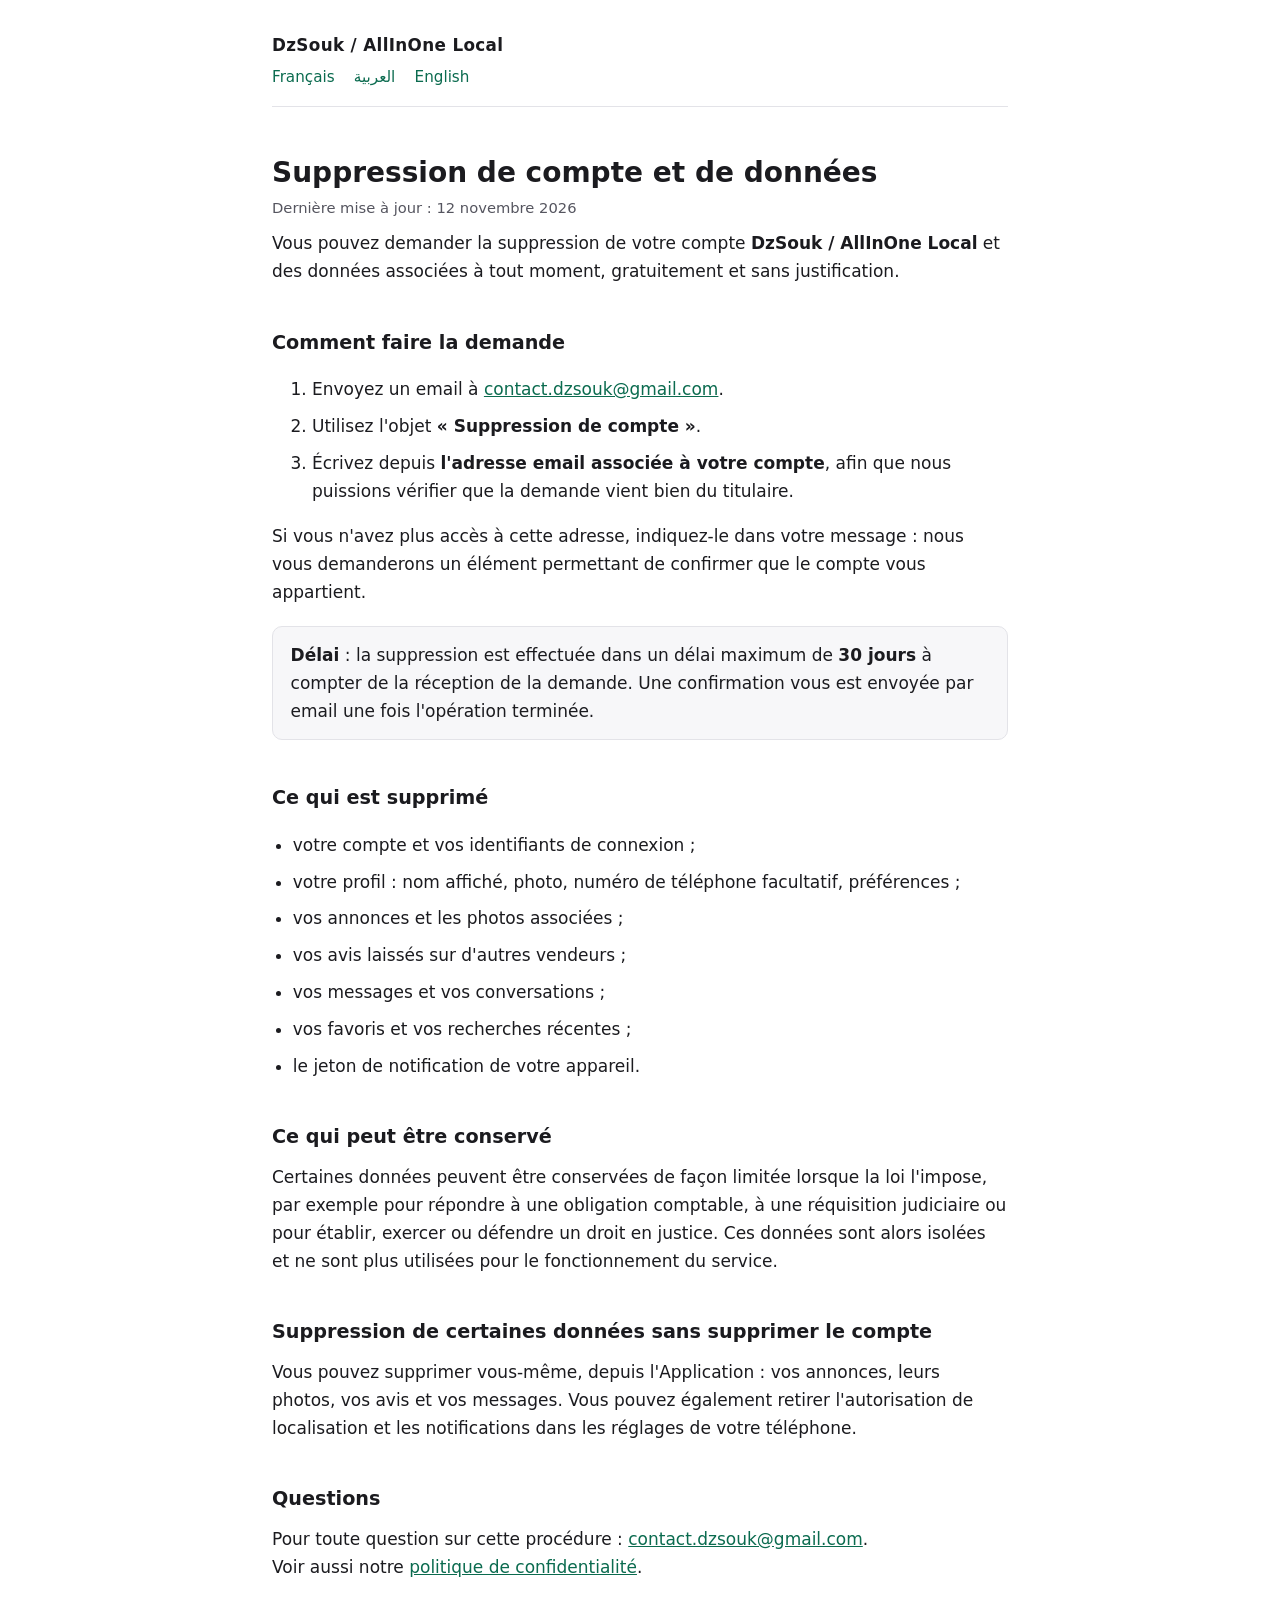
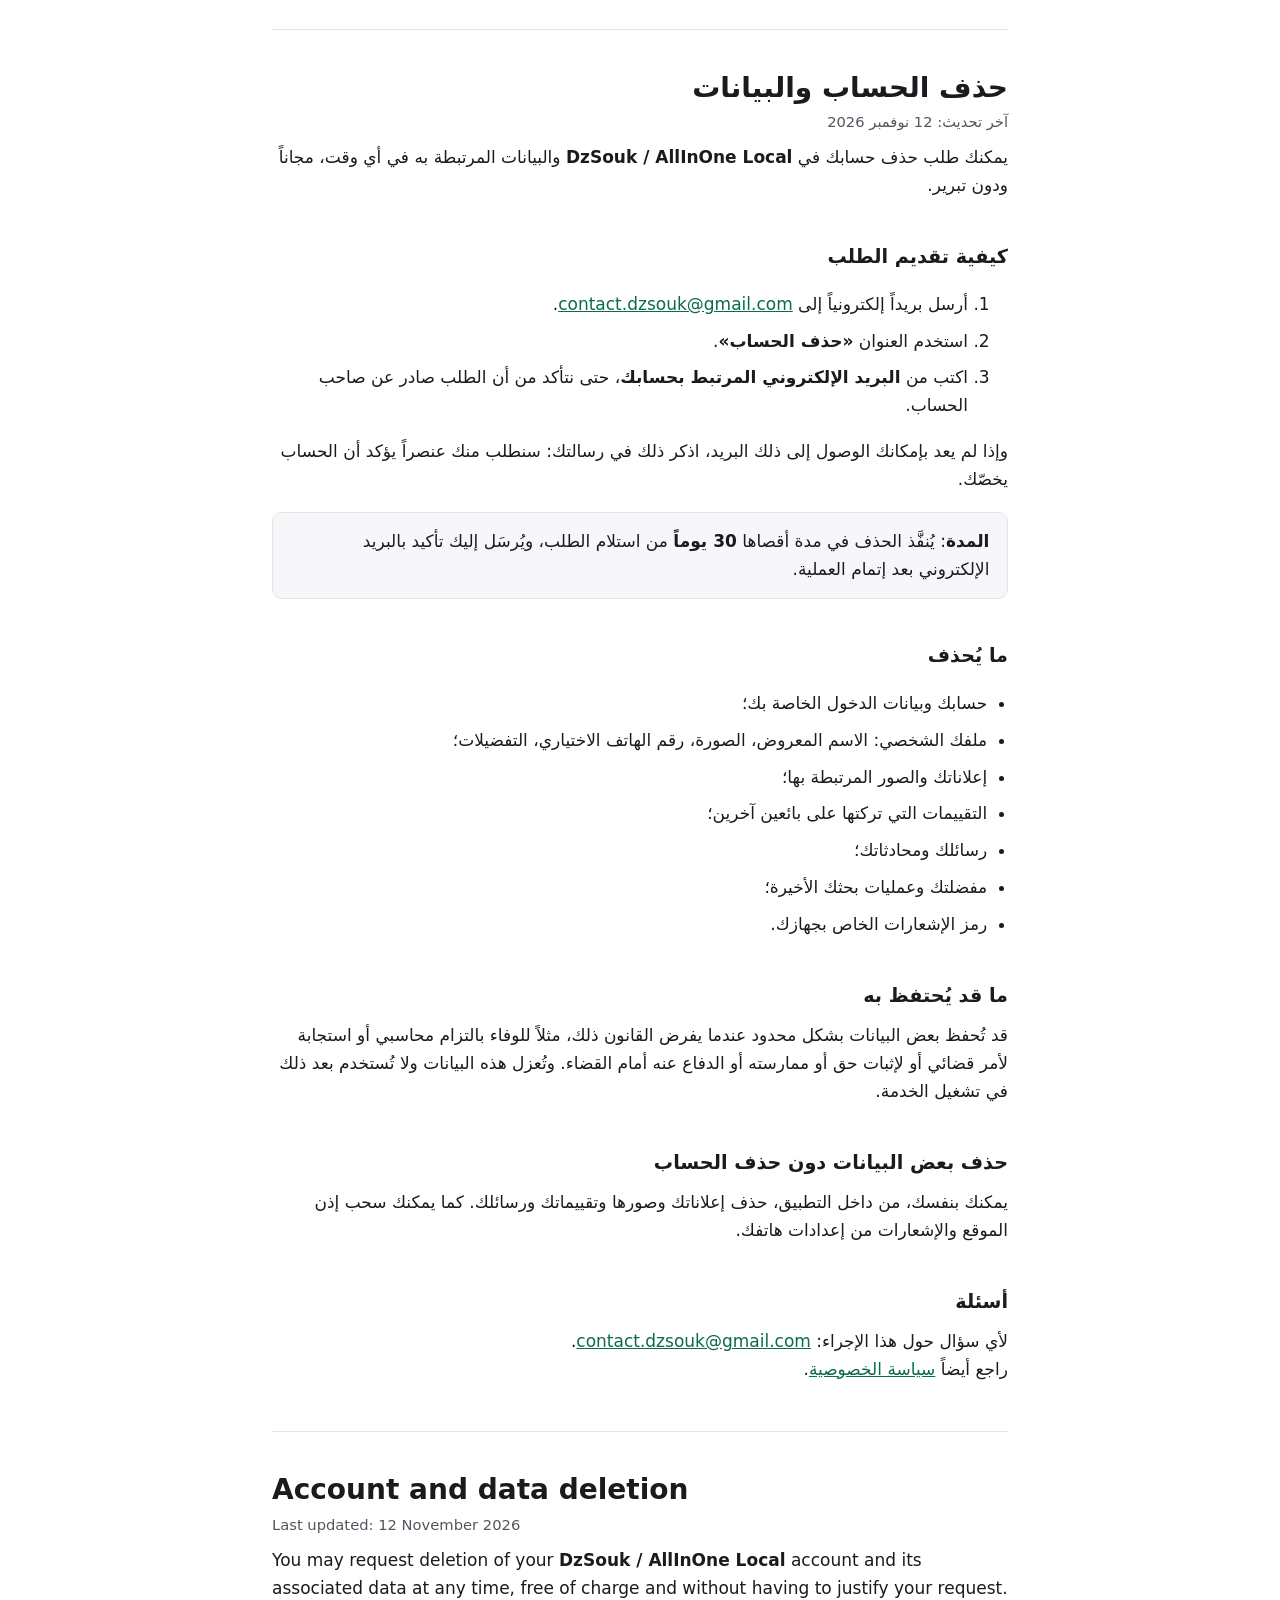
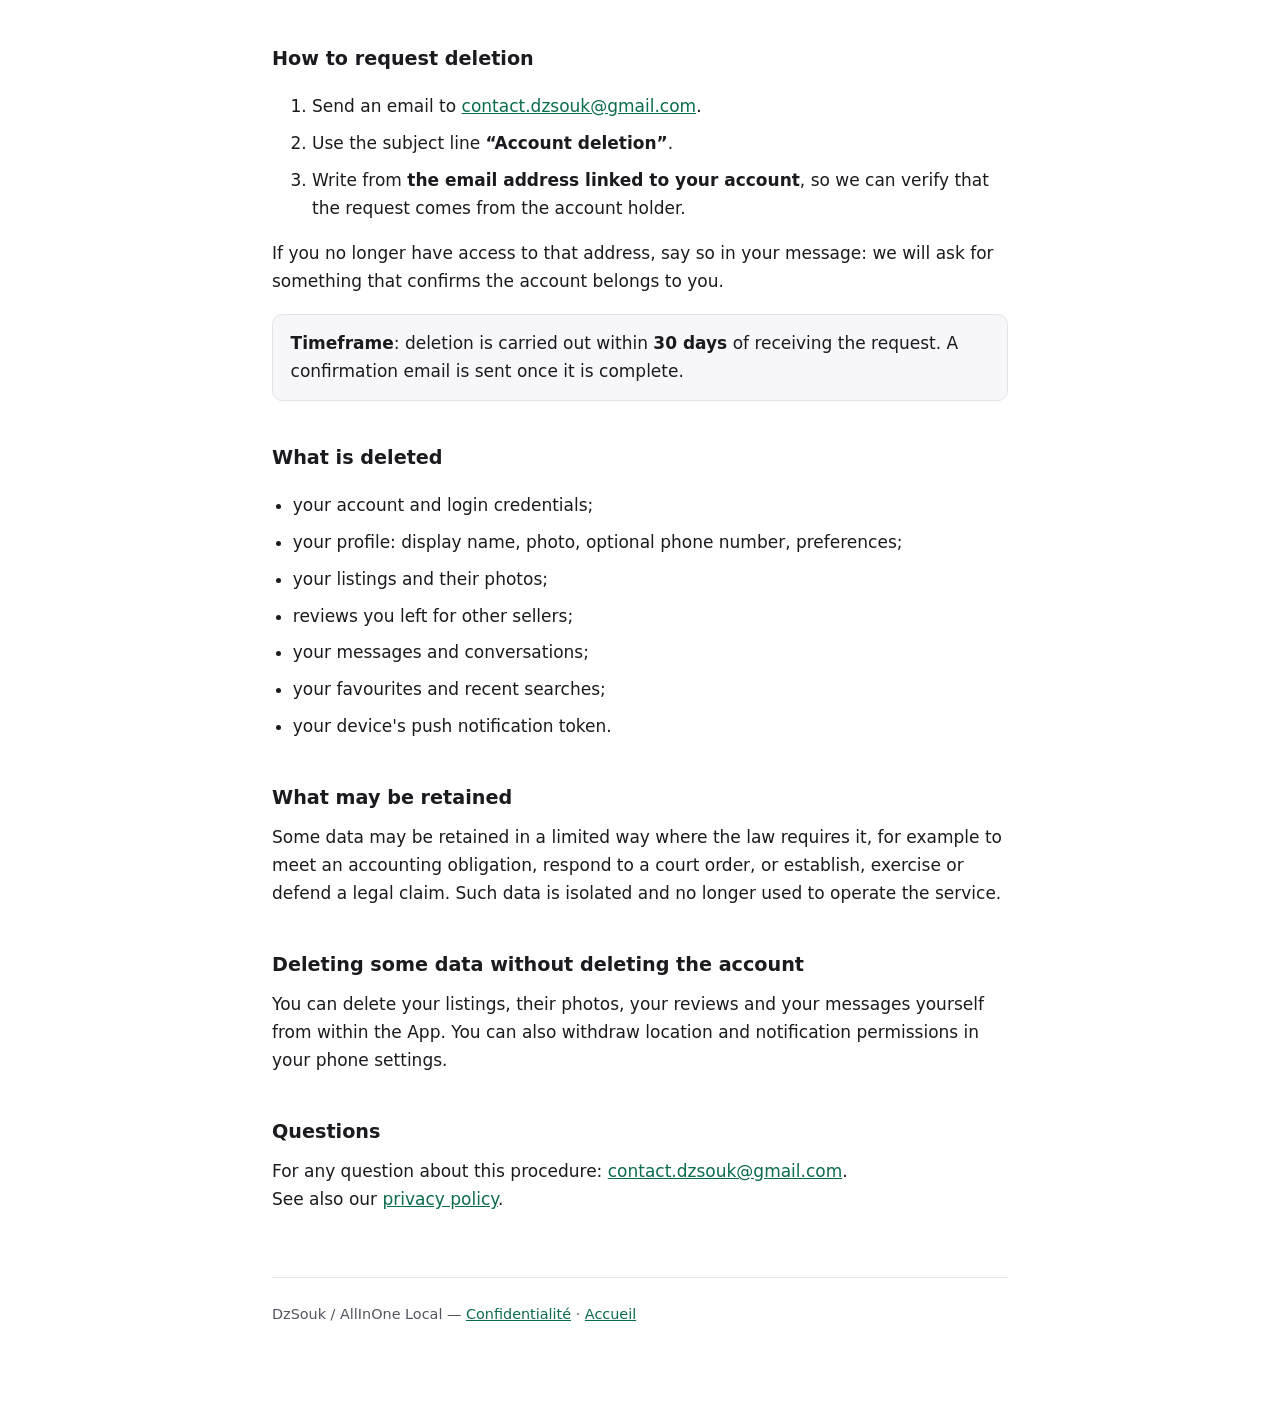
==== account-deletion.html @ 224d7262 "docs: ajoute la politique de confidentialite et la page de suppression de compte" ====
<!DOCTYPE html>
<html lang="fr">
<head>
<meta charset="utf-8">
<meta name="viewport" content="width=device-width, initial-scale=1">
<title>Suppression de compte et de données — DzSouk / AllInOne Local</title>
<meta name="description" content="Comment demander la suppression de votre compte et de vos données dans l'application DzSouk / AllInOne Local.">
<link rel="stylesheet" href="style.css">
</head>
<body>

<header class="page">
  <div class="brand">DzSouk / AllInOne Local</div>
  <nav class="langues" aria-label="Langue">
    <a href="#fr" lang="fr">Français</a>
    <a href="#ar" lang="ar">العربية</a>
    <a href="#en" lang="en">English</a>
  </nav>
</header>

<main>

<section class="langue" id="fr" lang="fr">

<h1>Suppression de compte et de données</h1>
<p class="maj">Dernière mise à jour : 12 novembre 2026</p>

<p>Vous pouvez demander la suppression de votre compte
<strong>DzSouk / AllInOne Local</strong> et des données associées à tout moment,
gratuitement et sans justification.</p>

<h2>Comment faire la demande</h2>
<ol>
  <li>Envoyez un email à <a href="mailto:contact.dzsouk@gmail.com?subject=Suppression%20de%20compte">contact.dzsouk@gmail.com</a>.</li>
  <li>Utilisez l'objet <strong>« Suppression de compte »</strong>.</li>
  <li>Écrivez depuis <strong>l'adresse email associée à votre compte</strong>, afin que nous puissions vérifier que la demande vient bien du titulaire.</li>
</ol>

<p>Si vous n'avez plus accès à cette adresse, indiquez-le dans votre message :
nous vous demanderons un élément permettant de confirmer que le compte vous
appartient.</p>

<div class="encadre">
  <p><strong>Délai</strong> : la suppression est effectuée dans un délai maximum
  de <strong>30 jours</strong> à compter de la réception de la demande. Une
  confirmation vous est envoyée par email une fois l'opération terminée.</p>
</div>

<h2>Ce qui est supprimé</h2>
<ul>
  <li>votre compte et vos identifiants de connexion ;</li>
  <li>votre profil : nom affiché, photo, numéro de téléphone facultatif, préférences ;</li>
  <li>vos annonces et les photos associées ;</li>
  <li>vos avis laissés sur d'autres vendeurs ;</li>
  <li>vos messages et vos conversations ;</li>
  <li>vos favoris et vos recherches récentes ;</li>
  <li>le jeton de notification de votre appareil.</li>
</ul>

<h2>Ce qui peut être conservé</h2>
<p>Certaines données peuvent être conservées de façon limitée lorsque la loi
l'impose, par exemple pour répondre à une obligation comptable, à une réquisition
judiciaire ou pour établir, exercer ou défendre un droit en justice. Ces données
sont alors isolées et ne sont plus utilisées pour le fonctionnement du service.</p>

<h2>Suppression de certaines données sans supprimer le compte</h2>
<p>Vous pouvez supprimer vous-même, depuis l'Application : vos annonces, leurs
photos, vos avis et vos messages. Vous pouvez également retirer l'autorisation de
localisation et les notifications dans les réglages de votre téléphone.</p>

<h2>Questions</h2>
<p>Pour toute question sur cette procédure :
<a href="mailto:contact.dzsouk@gmail.com">contact.dzsouk@gmail.com</a>.<br>
Voir aussi notre <a href="privacy-policy.html">politique de confidentialité</a>.</p>

</section>

<section class="langue" id="ar" lang="ar" dir="rtl">

<h1>حذف الحساب والبيانات</h1>
<p class="maj">آخر تحديث: 12 نوفمبر 2026</p>

<p>يمكنك طلب حذف حسابك في <strong>DzSouk / AllInOne Local</strong> والبيانات
المرتبطة به في أي وقت، مجاناً ودون تبرير.</p>

<h2>كيفية تقديم الطلب</h2>
<ol>
  <li>أرسل بريداً إلكترونياً إلى <a href="mailto:contact.dzsouk@gmail.com?subject=حذف%20الحساب">contact.dzsouk@gmail.com</a>.</li>
  <li>استخدم العنوان <strong>«حذف الحساب»</strong>.</li>
  <li>اكتب من <strong>البريد الإلكتروني المرتبط بحسابك</strong>، حتى نتأكد من أن الطلب صادر عن صاحب الحساب.</li>
</ol>

<p>وإذا لم يعد بإمكانك الوصول إلى ذلك البريد، اذكر ذلك في رسالتك: سنطلب منك
عنصراً يؤكد أن الحساب يخصّك.</p>

<div class="encadre">
  <p><strong>المدة</strong>: يُنفَّذ الحذف في مدة أقصاها <strong>30 يوماً</strong>
  من استلام الطلب، ويُرسَل إليك تأكيد بالبريد الإلكتروني بعد إتمام العملية.</p>
</div>

<h2>ما يُحذف</h2>
<ul>
  <li>حسابك وبيانات الدخول الخاصة بك؛</li>
  <li>ملفك الشخصي: الاسم المعروض، الصورة، رقم الهاتف الاختياري، التفضيلات؛</li>
  <li>إعلاناتك والصور المرتبطة بها؛</li>
  <li>التقييمات التي تركتها على بائعين آخرين؛</li>
  <li>رسائلك ومحادثاتك؛</li>
  <li>مفضلتك وعمليات بحثك الأخيرة؛</li>
  <li>رمز الإشعارات الخاص بجهازك.</li>
</ul>

<h2>ما قد يُحتفظ به</h2>
<p>قد تُحفظ بعض البيانات بشكل محدود عندما يفرض القانون ذلك، مثلاً للوفاء
بالتزام محاسبي أو استجابة لأمر قضائي أو لإثبات حق أو ممارسته أو الدفاع عنه
أمام القضاء. وتُعزل هذه البيانات ولا تُستخدم بعد ذلك في تشغيل الخدمة.</p>

<h2>حذف بعض البيانات دون حذف الحساب</h2>
<p>يمكنك بنفسك، من داخل التطبيق، حذف إعلاناتك وصورها وتقييماتك ورسائلك. كما
يمكنك سحب إذن الموقع والإشعارات من إعدادات هاتفك.</p>

<h2>أسئلة</h2>
<p>لأي سؤال حول هذا الإجراء:
<a href="mailto:contact.dzsouk@gmail.com">contact.dzsouk@gmail.com</a>.<br>
راجع أيضاً <a href="privacy-policy.html">سياسة الخصوصية</a>.</p>

</section>

<section class="langue" id="en" lang="en" dir="ltr">

<h1>Account and data deletion</h1>
<p class="maj">Last updated: 12 November 2026</p>

<p>You may request deletion of your <strong>DzSouk / AllInOne Local</strong>
account and its associated data at any time, free of charge and without having
to justify your request.</p>

<h2>How to request deletion</h2>
<ol>
  <li>Send an email to <a href="mailto:contact.dzsouk@gmail.com?subject=Account%20deletion">contact.dzsouk@gmail.com</a>.</li>
  <li>Use the subject line <strong>“Account deletion”</strong>.</li>
  <li>Write from <strong>the email address linked to your account</strong>, so we can verify that the request comes from the account holder.</li>
</ol>

<p>If you no longer have access to that address, say so in your message: we will
ask for something that confirms the account belongs to you.</p>

<div class="encadre">
  <p><strong>Timeframe</strong>: deletion is carried out within
  <strong>30 days</strong> of receiving the request. A confirmation email is sent
  once it is complete.</p>
</div>

<h2>What is deleted</h2>
<ul>
  <li>your account and login credentials;</li>
  <li>your profile: display name, photo, optional phone number, preferences;</li>
  <li>your listings and their photos;</li>
  <li>reviews you left for other sellers;</li>
  <li>your messages and conversations;</li>
  <li>your favourites and recent searches;</li>
  <li>your device's push notification token.</li>
</ul>

<h2>What may be retained</h2>
<p>Some data may be retained in a limited way where the law requires it, for
example to meet an accounting obligation, respond to a court order, or establish,
exercise or defend a legal claim. Such data is isolated and no longer used to
operate the service.</p>

<h2>Deleting some data without deleting the account</h2>
<p>You can delete your listings, their photos, your reviews and your messages
yourself from within the App. You can also withdraw location and notification
permissions in your phone settings.</p>

<h2>Questions</h2>
<p>For any question about this procedure:
<a href="mailto:contact.dzsouk@gmail.com">contact.dzsouk@gmail.com</a>.<br>
See also our <a href="privacy-policy.html">privacy policy</a>.</p>

</section>

</main>

<footer class="page">
  <p>DzSouk / AllInOne Local —
    <a href="privacy-policy.html" lang="fr">Confidentialité</a> ·
    <a href="index.html" lang="fr">Accueil</a>
  </p>
</footer>

</body>
</html>
---- style.css ----
/* Feuille de style commune aux pages publiques de DzSouk / AllInOne Local.
   Aucun JavaScript, aucune ressource externe : la page doit rester lisible
   par un robot de revue et hors ligne. */

:root {
  color-scheme: light dark;
  --fond: #ffffff;
  --texte: #1b1b1f;
  --texte-doux: #55555f;
  --accent: #0b6b4f;
  --bordure: #e3e3e8;
  --bloc: #f7f7f9;
}

@media (prefers-color-scheme: dark) {
  :root {
    --fond: #121214;
    --texte: #ececf1;
    --texte-doux: #a7a7b4;
    --accent: #6fd3b0;
    --bordure: #2c2c33;
    --bloc: #1a1a1f;
  }
}

* {
  box-sizing: border-box;
}

html {
  -webkit-text-size-adjust: 100%;
}

body {
  margin: 0;
  padding: 2rem 1.25rem 5rem;
  background: var(--fond);
  color: var(--texte);
  font-family: system-ui, -apple-system, "Segoe UI", Roboto, "Helvetica Neue",
    Arial, "Noto Sans Arabic", sans-serif;
  font-size: 17px;
  line-height: 1.65;
}

main {
  max-width: 46rem;
  margin: 0 auto;
}

header.page {
  max-width: 46rem;
  margin: 0 auto 2rem;
  padding-bottom: 1rem;
  border-bottom: 1px solid var(--bordure);
}

.brand {
  font-weight: 700;
  font-size: 1.05rem;
  letter-spacing: 0.02em;
}

nav.langues {
  margin-top: 0.35rem;
  font-size: 0.95rem;
}

nav.langues a {
  color: var(--accent);
  text-decoration: none;
  margin-right: 0.9rem;
}

nav.langues a:hover,
nav.langues a:focus {
  text-decoration: underline;
}

h1 {
  font-size: 1.75rem;
  line-height: 1.25;
  margin: 0 0 0.35rem;
}

h2 {
  font-size: 1.2rem;
  margin: 2.2rem 0 0.6rem;
  padding-top: 0.4rem;
}

h3 {
  font-size: 1rem;
  margin: 1.4rem 0 0.4rem;
}

p,
li {
  margin: 0.55rem 0;
}

ul {
  padding-left: 1.3rem;
}

[dir="rtl"] ul {
  padding-left: 0;
  padding-right: 1.3rem;
}

.maj {
  color: var(--texte-doux);
  font-size: 0.92rem;
  margin-top: 0;
}

section.langue {
  padding-top: 1rem;
}

section.langue + section.langue {
  margin-top: 3rem;
  border-top: 1px solid var(--bordure);
  padding-top: 2.5rem;
}

.encadre {
  background: var(--bloc);
  border: 1px solid var(--bordure);
  border-radius: 10px;
  padding: 0.9rem 1.1rem;
  margin: 1.2rem 0;
}

.encadre p:first-child {
  margin-top: 0;
}

.encadre p:last-child {
  margin-bottom: 0;
}

a {
  color: var(--accent);
}

table {
  width: 100%;
  border-collapse: collapse;
  margin: 1rem 0;
  font-size: 0.96rem;
}

th,
td {
  text-align: start;
  vertical-align: top;
  padding: 0.5rem 0.6rem;
  border-bottom: 1px solid var(--bordure);
}

th {
  font-weight: 600;
  background: var(--bloc);
}

footer.page {
  max-width: 46rem;
  margin: 4rem auto 0;
  padding-top: 1rem;
  border-top: 1px solid var(--bordure);
  color: var(--texte-doux);
  font-size: 0.9rem;
}

code {
  font-size: 0.92em;
}
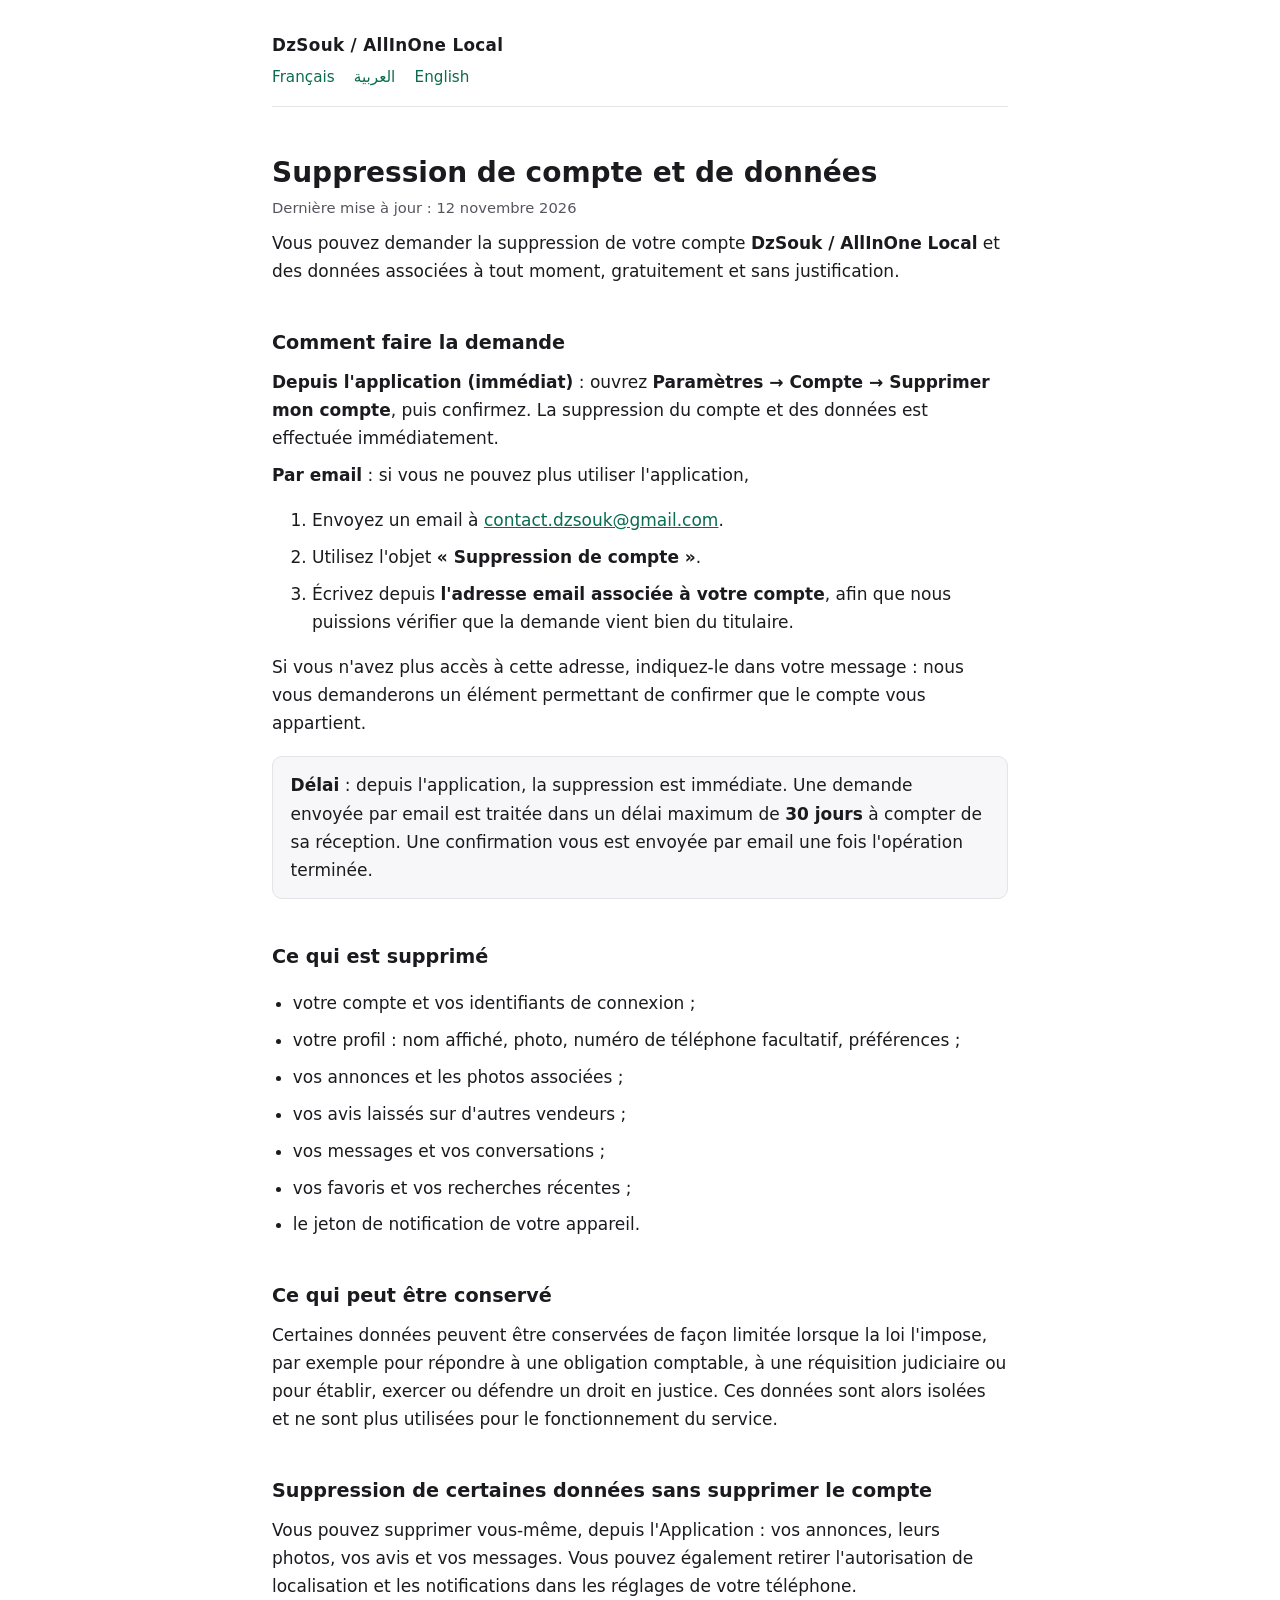
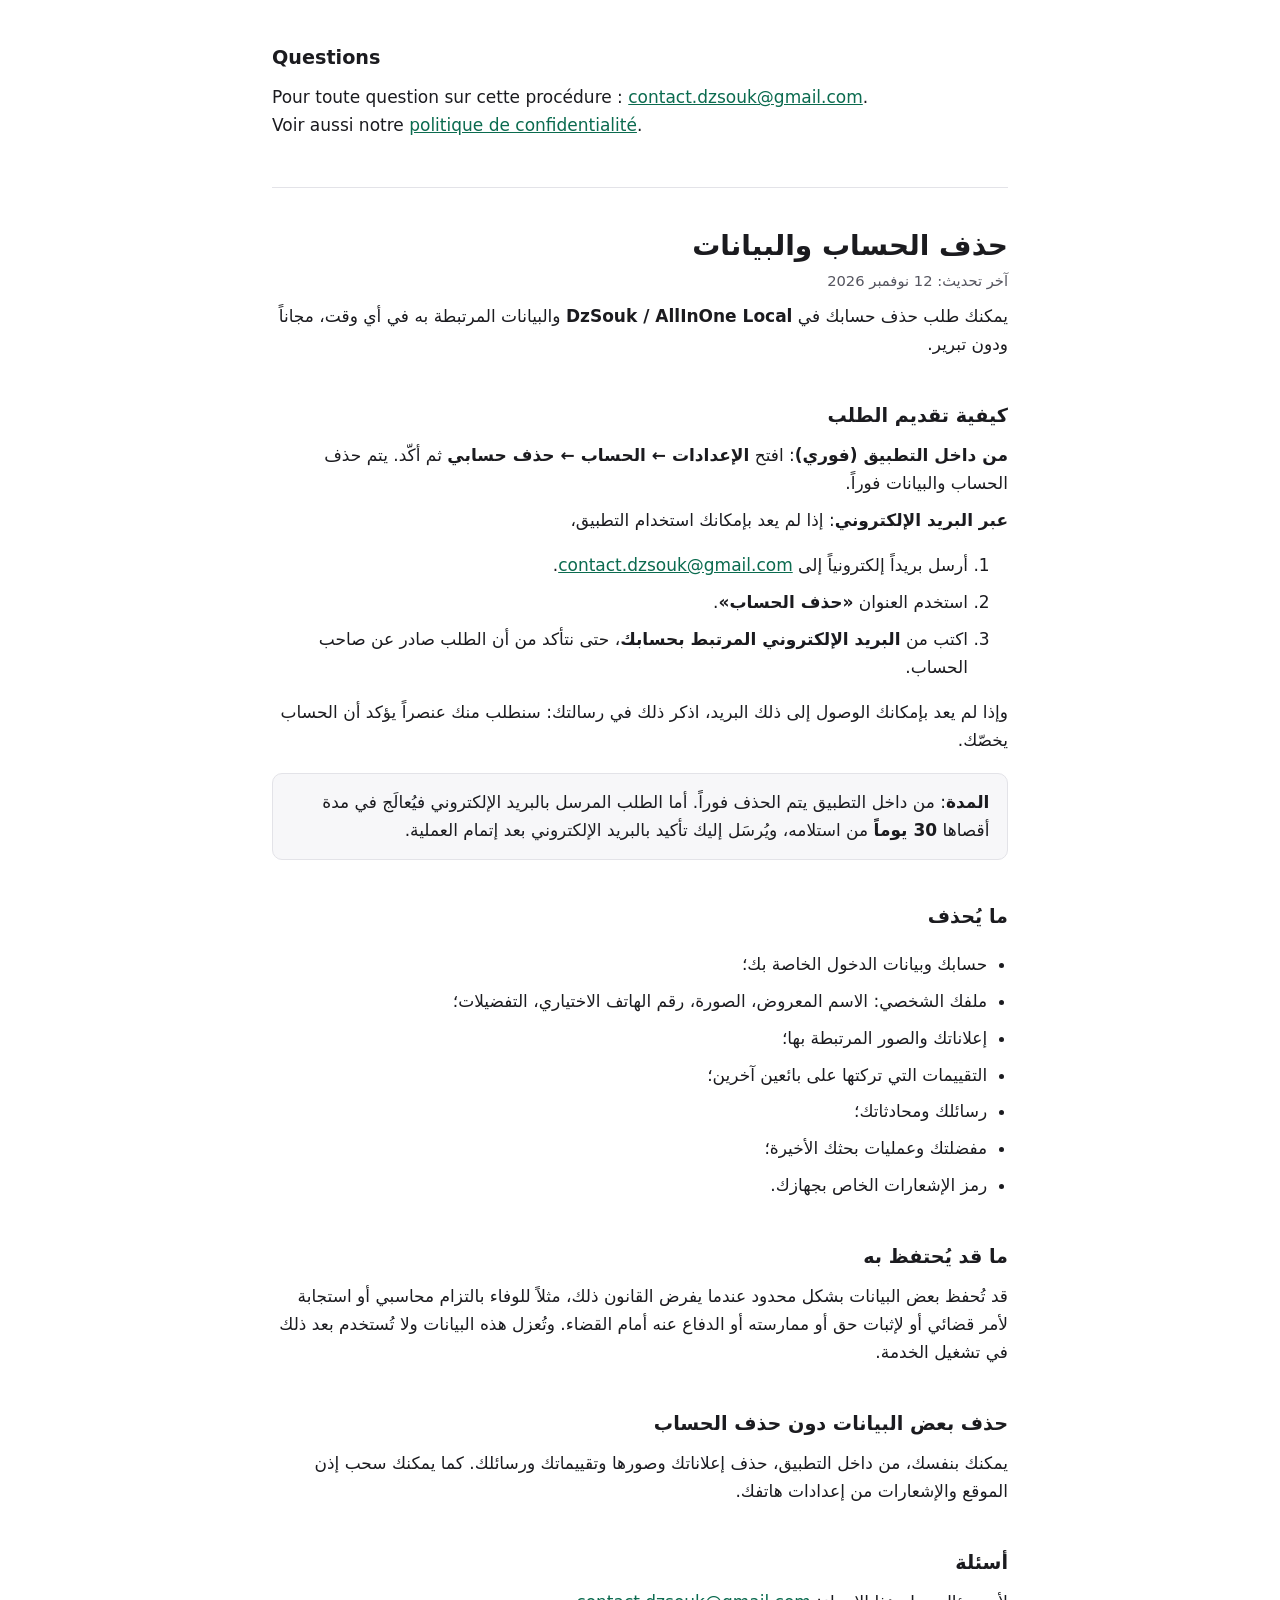
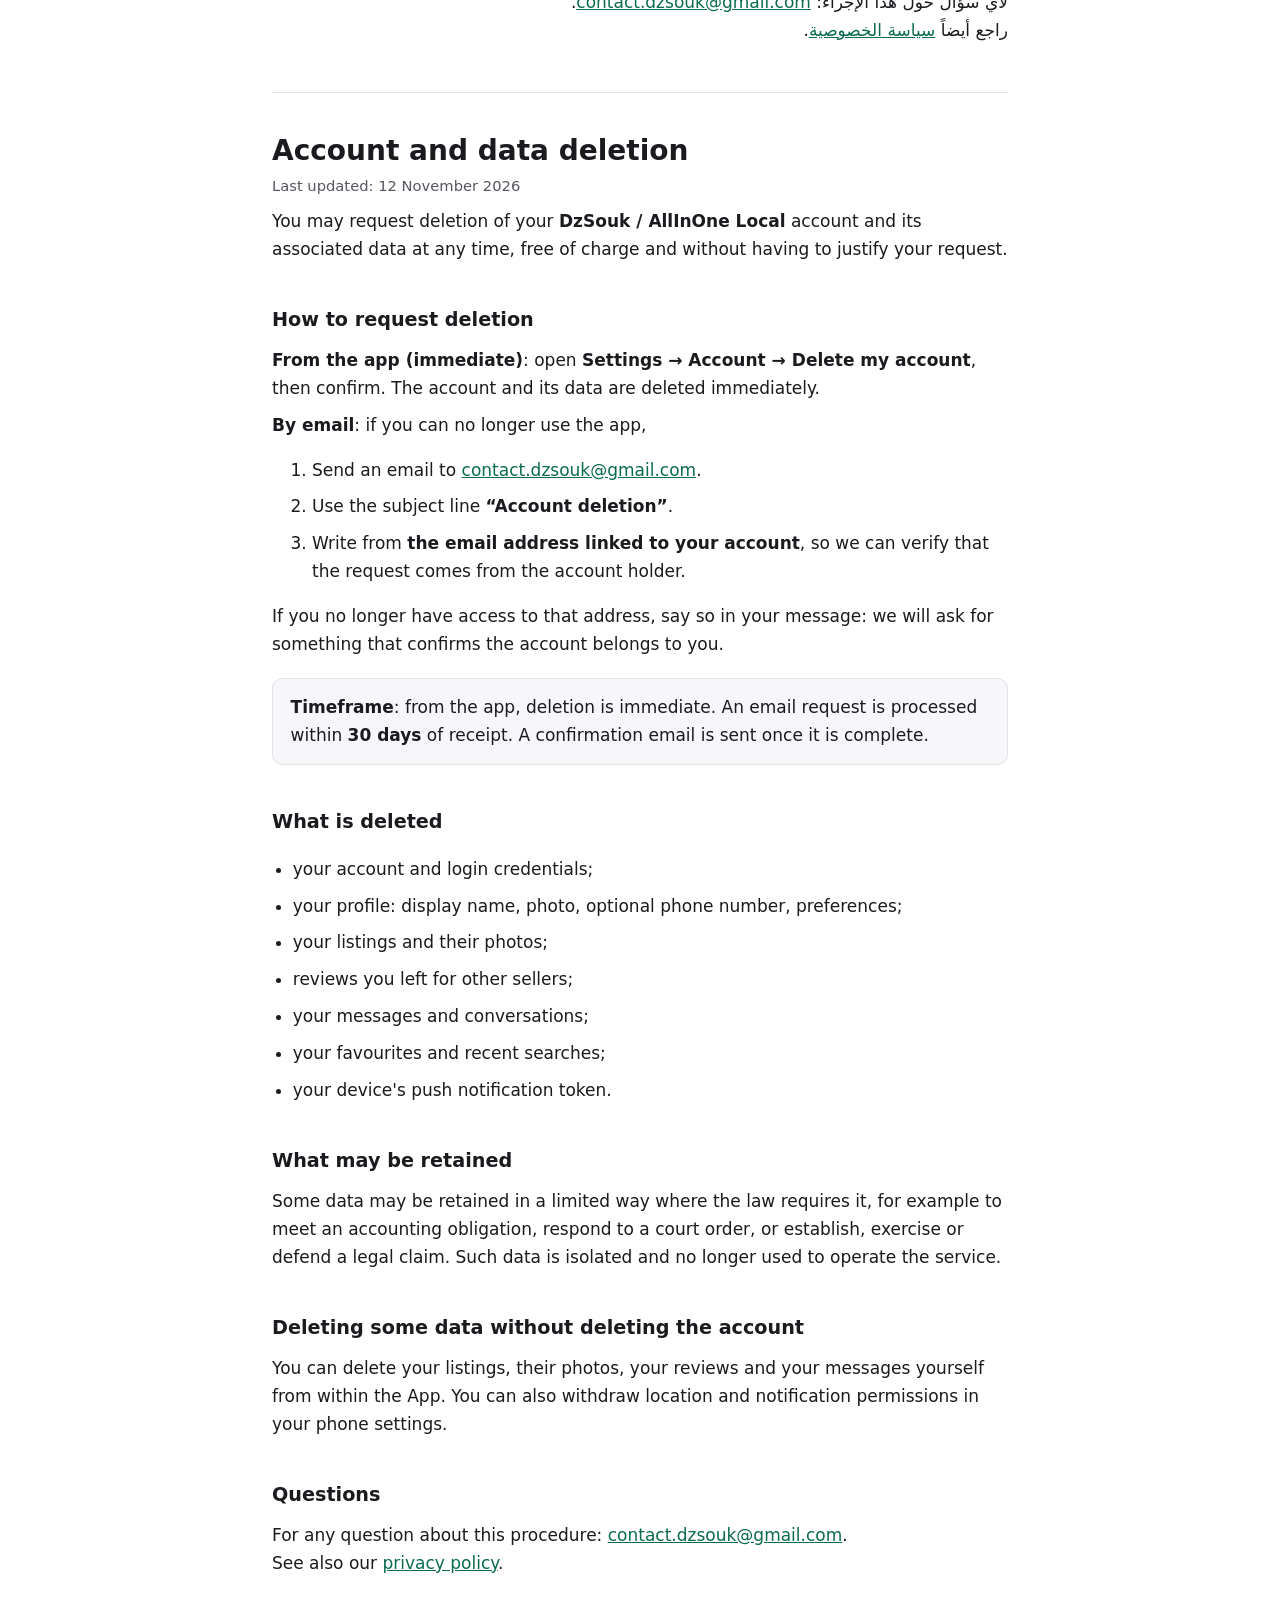
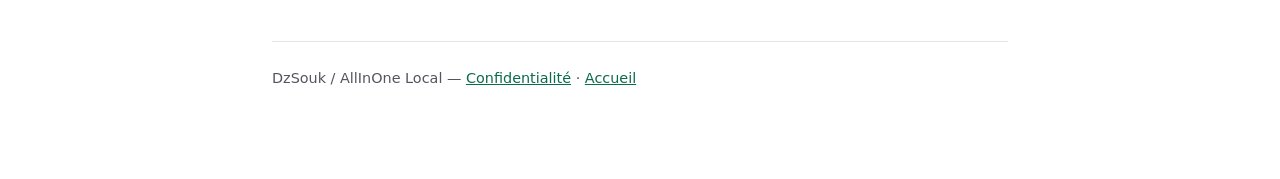
==== commit 39ca1acb: "docs: precise la suppression de compte depuis l'application" ====
--- a/account-deletion.html
+++ b/account-deletion.html
@@ -30,6 +30,11 @@
 gratuitement et sans justification.</p>
 
 <h2>Comment faire la demande</h2>
+<p><strong>Depuis l'application (immédiat)</strong> : ouvrez
+<strong>Paramètres → Compte → Supprimer mon compte</strong>, puis confirmez.
+La suppression du compte et des données est effectuée immédiatement.</p>
+
+<p><strong>Par email</strong> : si vous ne pouvez plus utiliser l'application,</p>
 <ol>
   <li>Envoyez un email à <a href="mailto:contact.dzsouk@gmail.com?subject=Suppression%20de%20compte">contact.dzsouk@gmail.com</a>.</li>
   <li>Utilisez l'objet <strong>« Suppression de compte »</strong>.</li>
@@ -41,9 +46,10 @@
 appartient.</p>
 
 <div class="encadre">
-  <p><strong>Délai</strong> : la suppression est effectuée dans un délai maximum
-  de <strong>30 jours</strong> à compter de la réception de la demande. Une
-  confirmation vous est envoyée par email une fois l'opération terminée.</p>
+  <p><strong>Délai</strong> : depuis l'application, la suppression est immédiate.
+  Une demande envoyée par email est traitée dans un délai maximum de
+  <strong>30 jours</strong> à compter de sa réception. Une confirmation vous est
+  envoyée par email une fois l'opération terminée.</p>
 </div>
 
 <h2>Ce qui est supprimé</h2>
@@ -84,6 +90,11 @@
 المرتبطة به في أي وقت، مجاناً ودون تبرير.</p>
 
 <h2>كيفية تقديم الطلب</h2>
+<p><strong>من داخل التطبيق (فوري)</strong>: افتح
+<strong>الإعدادات ← الحساب ← حذف حسابي</strong> ثم أكّد. يتم حذف الحساب
+والبيانات فوراً.</p>
+
+<p><strong>عبر البريد الإلكتروني</strong>: إذا لم يعد بإمكانك استخدام التطبيق،</p>
 <ol>
   <li>أرسل بريداً إلكترونياً إلى <a href="mailto:contact.dzsouk@gmail.com?subject=حذف%20الحساب">contact.dzsouk@gmail.com</a>.</li>
   <li>استخدم العنوان <strong>«حذف الحساب»</strong>.</li>
@@ -94,8 +105,9 @@
 عنصراً يؤكد أن الحساب يخصّك.</p>
 
 <div class="encadre">
-  <p><strong>المدة</strong>: يُنفَّذ الحذف في مدة أقصاها <strong>30 يوماً</strong>
-  من استلام الطلب، ويُرسَل إليك تأكيد بالبريد الإلكتروني بعد إتمام العملية.</p>
+  <p><strong>المدة</strong>: من داخل التطبيق يتم الحذف فوراً. أما الطلب المرسل
+  بالبريد الإلكتروني فيُعالَج في مدة أقصاها <strong>30 يوماً</strong> من استلامه،
+  ويُرسَل إليك تأكيد بالبريد الإلكتروني بعد إتمام العملية.</p>
 </div>
 
 <h2>ما يُحذف</h2>
@@ -135,6 +147,11 @@
 to justify your request.</p>
 
 <h2>How to request deletion</h2>
+<p><strong>From the app (immediate)</strong>: open
+<strong>Settings → Account → Delete my account</strong>, then confirm. The
+account and its data are deleted immediately.</p>
+
+<p><strong>By email</strong>: if you can no longer use the app,</p>
 <ol>
   <li>Send an email to <a href="mailto:contact.dzsouk@gmail.com?subject=Account%20deletion">contact.dzsouk@gmail.com</a>.</li>
   <li>Use the subject line <strong>“Account deletion”</strong>.</li>
@@ -145,9 +162,9 @@
 ask for something that confirms the account belongs to you.</p>
 
 <div class="encadre">
-  <p><strong>Timeframe</strong>: deletion is carried out within
-  <strong>30 days</strong> of receiving the request. A confirmation email is sent
-  once it is complete.</p>
+  <p><strong>Timeframe</strong>: from the app, deletion is immediate. An email
+  request is processed within <strong>30 days</strong> of receipt. A confirmation
+  email is sent once it is complete.</p>
 </div>
 
 <h2>What is deleted</h2>
